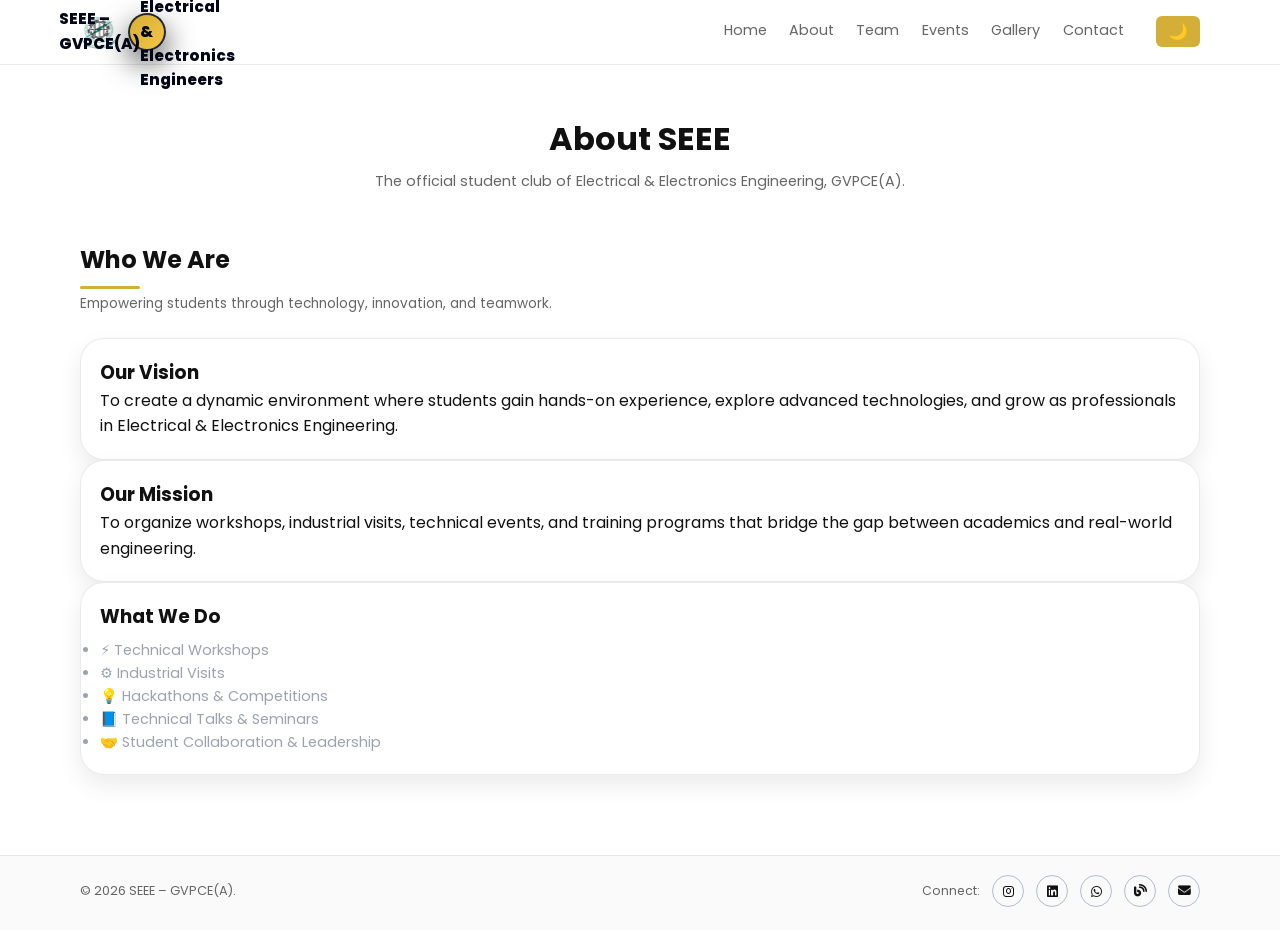
==== about.html @ cbd34e28 "Update about.html" ====
<!DOCTYPE html>
<html lang="en">
<head>
    <meta charset="UTF-8" />
    <title>SEEE – GVPCE | About Us</title>
    <meta name="viewport" content="width=device-width, initial-scale=1" />
    <link rel="stylesheet" href="style.css" />
    <link href="https://fonts.googleapis.com/css2?family=Poppins:wght@300;400;500;600;700;800&display=swap" rel="stylesheet" />
    <link rel="stylesheet" href="https://cdnjs.cloudflare.com/ajax/libs/font-awesome/6.5.0/css/all.min.css" />
</head>
<body>

<!-- HEADER -->
<header>
    <div class="container navbar">
        <a href="index.html" class="nav-logo">
            <div class="nav-logo-text">
           <img src="logo.png" alt="SEEE Logo" class="club-logo">
           </div>
            <div class="nav-logo-symbol">
                <span>SEEE – GVPCE(A)</span>
                <span>Society of Electrical & Electronics Engineers</span>
            </div>
        </a>

        <nav class="nav-links">
            <a href="index.html">Home</a>
            <a href="about.html">About</a>
            <a href="team.html">Team</a>
            <a href="events.html">Events</a>
            <a href="gallery.html">Gallery</a>
            <a href="contact.html">Contact</a>
            <button id="theme-toggle" class="theme-btn">🌙</button>
        </nav>

        <button class="menu-toggle"><span></span></button>
    </div>
</header>

<!-- ABOUT PAGE -->
<main class="container">
    <section class="page-hero reveal">
        <h1>About SEEE</h1>
        <p>The official student club of Electrical & Electronics Engineering, GVPCE(A).</p>
    </section>

    <section class="section reveal">
        <div class="section-header">
            <h2 class="section-title">Who We Are</h2>
            <p class="section-subtitle">Empowering students through technology, innovation, and teamwork.</p>
        </div>

        <div class="card-grid">
            <div class="card">
                <h3>Our Vision</h3>
                <p>To create a dynamic environment where students gain hands-on experience, explore advanced technologies, and grow as professionals in Electrical & Electronics Engineering.</p>
            </div>

            <div class="card">
                <h3>Our Mission</h3>
                <p>To organize workshops, industrial visits, technical events, and training programs that bridge the gap between academics and real-world engineering.</p>
            </div>

            <div class="card">
                <h3>What We Do</h3>
                <ul style="margin-top: .4rem; color: #9ca3af; font-size: .9rem;">
                    <li>⚡ Technical Workshops</li>
                    <li>⚙️ Industrial Visits</li>
                    <li>💡 Hackathons & Competitions</li>
                    <li>📘 Technical Talks & Seminars</li>
                    <li>🤝 Student Collaboration & Leadership</li>
                </ul>
            </div>
        </div>
    </section>
</main>

<!-- FOOTER -->
<footer>
    <div class="container footer-inner">
        <span>© <span id="year"></span> SEEE – GVPCE(A).</span>
         <div class="footer-social">

<span>Connect:</span>

<a href="https://www.instagram.com/seee_club_gvpce/" target="_blank">
<i class="fa-brands fa-instagram"></i>
</a>

<a href="https://www.linkedin.com/in/seee-gvpce-a-" target="_blank">
<i class="fa-brands fa-linkedin"></i>
</a>

<a href="https://whatsapp.com/channel/0029Vb7Z3jQEVccSTen1vA2K" target="_blank">
<i class="fa-brands fa-whatsapp"></i>
</a>

<a href="https://ieiseee.blogspot.com/" target="_blank">
<i class="fa-solid fa-blog"></i>
</a>

<a href="mailto:seee@gvpce.ac.in">
<i class="fa-solid fa-envelope"></i>
</a>

</div>
    </div>
</footer>

<script>
document.getElementById("year").textContent = new Date().getFullYear();
</script>
<script src="script.js"></script>
</body>
</html>
---- style.css ----
:root{

/* BACKGROUND */

--bg-dark:#ffffff;
--bg-card:#ffffff;

/* GOLD ACCENT */

--accent-gold:#d4af37;
--accent-blue:#d4af37;

/* TEXT */

--text-main:#111111;
--text-muted:#666666;

/* BORDER */

--border-soft:rgba(0,0,0,0.08);

/* SHADOW */

--shadow-soft:0 10px 25px rgba(0,0,0,0.08);

/* RADIUS */

--radius-xl:1.5rem;

/* TRANSITIONS */

--transition-fast:0.25s ease;
--transition-med:0.4s ease;

}
*,
*::before,
*::after {
    box-sizing: border-box;
    margin: 0;
    padding: 0;
}

html {
    scroll-behavior: smooth;
}

body {
    font-family: "Poppins", system-ui, -apple-system, BlinkMacSystemFont, sans-serif;
    background:#ffffff;
    color: var(--text-main);
    line-height: 1.6;
    min-height: 100vh;
}

/* Reusable container */
.container {
    width: min(1120px, 92%);
    margin: 0 auto;
}

/* ================= HEADER / NAVBAR ================= */

header{
position:sticky;
top:0;
z-index:40;
background:#ffffff;
border-bottom:1px solid var(--border-soft);
backdrop-filter:blur(10px);
}
.navbar {
    display: flex;
    align-items: center;
    justify-content: space-between;
    padding: 0.8rem 0;
}
.nav-logo {
display:flex;
align-items:center;
gap:0.6rem;
text-decoration:none;
}
.club-logo{
width:38px;
height:38px;
object-fit:contain;
border-radius:50%;
}

.nav-logo-symbol {
    width: 38px;
    height: 38px;
    border-radius: 999px;
    background:linear-gradient(135deg,#d4af37,#f5c542);
    display: flex;
    align-items: center;
    justify-content: center;
    box-shadow: 0 12px 30px rgba(0, 0, 0, 0.7);
    border: 2px solid rgba(15, 23, 42, 0.9);
}

.nav-logo-symbol span {
    font-weight: 800;
    font-size: 0.95rem;
    color: #020617;
}

.nav-logo-text {
    display: flex;
    flex-direction: column;
}

.nav-logo-text span:first-child {
    font-weight: 700;
    letter-spacing: 0.07em;
    font-size: 0.78rem;
    text-transform: uppercase;
    color: var(--accent-gold);
}

.nav-logo-text span:last-child {
    font-size: 0.78rem;
    color: var(--text-muted);
}

/* Nav links */

.nav-links {
    display: flex;
    align-items: center;
    gap: 1.4rem;
    font-size: 0.9rem;
}

.nav-links a {
    text-decoration: none;
    color: var(--text-muted);
    position: relative;
    padding-bottom: 0.15rem;
    transition: color var(--transition-fast);
}

.nav-links a::after {
    content: "";
    position: absolute;
    left: 0;
    bottom: 0;
    width: 0%;
    height: 2px;
    border-radius: 999px;
    background: linear-gradient(90deg, var(--accent-gold), var(--accent-blue));
    transition: width var(--transition-med);
}

.nav-links a:hover {
    color: var(--text-main);
}

.nav-links a:hover::after {
    width: 100%;
}

/* Mobile nav toggle */

.menu-toggle {
    display: none;
    border: 1px solid rgba(148, 163, 184, 0.7);
    border-radius: 999px;
    padding: 0.35rem 0.6rem;
    background: rgba(15, 23, 42, 0.95);
    cursor: pointer;
}

.menu-toggle span {
    display: block;
    width: 18px;
    height: 2px;
    background: var(--text-main);
    border-radius: 999px;
    position: relative;
}

.menu-toggle span::before,
.menu-toggle span::after {
    content: "";
    position: absolute;
    width: 18px;
    height: 2px;
    border-radius: 999px;
    background: var(--text-main);
    left: 0;
    transition: transform var(--transition-fast), top var(--transition-fast), opacity var(--transition-fast);
}

.menu-toggle span::before {
    top: -5px;
}

.menu-toggle span::after {
    top: 5px;
}

/* ================= HERO SECTION (HOME) ================= */

.hero {
    min-height: calc(100vh - 70px);
    display: grid;
    grid-template-columns: minmax(0, 1.2fr) minmax(0, 1fr);
    align-items: center;
    gap: 2.2rem;
    padding: 4rem 0 3rem;
    
    position:relative;
    overflow:hidden;
}
.hero::after{
content:"";
position:absolute;
top:0;
left:0;
width:100%;
height:100%;
background:rgba(255,255,255,0.65);
z-index:0;
}

.hero-content h1 {
    font-size: clamp(2.2rem, 3vw + 1.4rem, 3.4rem);
    font-weight: 800;
    line-height: 1.1;
    margin-bottom: 0.8rem;
}
.hero-content{
position:relative;
z-index:1;
}

.hero-gradient {
    background: linear-gradient(120deg, var(--accent-gold), var(--accent-blue));
    -webkit-background-clip: text;
    color: transparent;
}

.hero-subtitle {
    font-size: 0.9rem;
    letter-spacing: 0.2em;
    text-transform: uppercase;
    color: var(--accent-gold);
    margin-bottom: 0.7rem;
}

.hero-description {
    color: var(--text-muted);
    font-size: 0.98rem;
    max-width: 36rem;
    margin-bottom: 1.4rem;
}

.hero-badges {
    display: flex;
    flex-wrap: wrap;
    gap: 0.7rem;
    margin-bottom: 1.6rem;
}

.badge-chip {
    padding: 0.25rem 0.7rem;
    border-radius: 999px;
    border: 1px solid rgba(148, 163, 184, 0.7);
    font-size: 0.7rem;
    text-transform: uppercase;
    letter-spacing: 0.12em;
    display: inline-flex;
    align-items: center;
    gap: 0.5rem;
    background: radial-gradient(circle at top left, rgba(245, 197, 66, 0.11), rgba(15, 23, 42, 0.96));
}

.badge-chip i {
    color: var(--accent-gold);
    font-size: 0.8rem;
}

/* Buttons */

.hero-actions {
    display: flex;
    flex-wrap: wrap;
    gap: 0.9rem;
    margin-bottom: 1.6rem;
}

.btn {
    border-radius: 999px;
    padding: 0.65rem 1.4rem;
    font-size: 0.85rem;
    font-weight: 600;
    border: 1px solid transparent;
    cursor: pointer;
    text-decoration: none;
    display: inline-flex;
    align-items: center;
    gap: 0.4rem;
    transition: transform 0.18s ease, box-shadow 0.18s ease, border-color 0.18s ease, background 0.18s ease;
}

.btn-primary{
background:var(--accent-gold);
color:#ffffff;
box-shadow:0 8px 20px rgba(212,175,55,0.4);
}

.btn-primary:hover{
background:#c89b2f;
box-shadow:0 10px 25px rgba(212,175,55,0.5);
transform:translateY(-1px);
}
.btn-outline{
background:#ffffff;
color:var(--text-main);
border:1px solid var(--border-soft);
}

.btn-outline:hover{
border-color:var(--accent-gold);
}

/* Hero meta */

.hero-meta {
    font-size: 0.75rem;
    color: var(--text-muted);
}

/* Hero card on right */

.hero-card{
background:#ffffff;
border-radius:24px;
padding:1.6rem 1.5rem 1.4rem;
border:1px solid var(--border-soft);
box-shadow:var(--shadow-soft);
position:relative;
z-index:1;
}
.hero-card-tag {
    font-size: 0.7rem;
    text-transform: uppercase;
    letter-spacing: 0.16em;
    color: var(--accent-gold);
    margin-bottom: 0.5rem;
}

.hero-card-title {
    font-size: 1.15rem;
    font-weight: 700;
    margin-bottom: 0.7rem;
}

.hero-card-sub {
    font-size: 0.78rem;
    color: var(--text-muted);
    margin-bottom: 1rem;
}

.hero-stats {
    display: flex;
    flex-wrap: wrap;
    gap: 0.9rem;
    margin-bottom: 1.2rem;
}

.hero-stat{
flex:1 1 100px;
background:#fafafa;
border-radius:18px;
padding:0.7rem 0.9rem;
border:1px solid var(--border-soft);
}

.hero-stat-label {
    font-size: 0.65rem;
    text-transform: uppercase;
    letter-spacing: 0.13em;
    color: var(--text-muted);
    margin-bottom: 0.25rem;
}

.hero-stat-value {
    font-size: 0.95rem;
    font-weight: 600;
}

/* Floating orb */

.hero-orb {
    position: absolute;
    width: 160px;
    height: 160px;
    border-radius: 999px;
    background: radial-gradient(circle at 30% 20%, #f5f5f5, #f5c542, #111827);
    top: -50px;
    right: -40px;
    filter: blur(1px);
    opacity: 0.35;
}

/* ================= GENERIC SECTIONS ================= */

.page-hero {
    padding: 3rem 0 2rem;
    text-align: center;
}

.page-hero h1 {
    font-size: 2rem;
    margin-bottom: 0.4rem;
}

.page-hero p {
    color: var(--text-muted);
    font-size: 0.9rem;
}

.section {
    padding: 1rem 0 2.5rem;
}

.section-header {
    margin-bottom: 1.4rem;
}

.section-title{
font-size:1.5rem;
margin-bottom:0.3rem;
font-weight:700;
color:var(--text-main);
position:relative;
}
.section-title::after{
content:"";
display:block;
width:60px;
height:3px;
background:var(--accent-gold);
margin-top:6px;
border-radius:2px;
}
.section-subtitle {
    font-size: 0.85rem;
    color: var(--text-muted);
}

/* Cards */

.card{
background:#ffffff;
border-radius:var(--radius-xl);
padding:1.2rem 1.2rem 1.25rem;
border:1px solid var(--border-soft);
box-shadow:var(--shadow-soft);
transition:transform var(--transition-med);
}

.card:hover{
transform:translateY(-6px);
box-shadow:0 18px 40px rgba(212,175,55,0.25);
border-color:var(--accent-gold);
}

/* Team cards */

.team-avatar{
width:120px;
height:120px;
border-radius:50%;
object-fit:cover;
display:block;
margin:auto;
margin-bottom:12px;
border:4px solid var(--accent-gold);
box-shadow:0 6px 15px rgba(212,175,55,0.3);
transition:transform 0.3s ease;
}
.card:hover .team-avatar{
transform:scale(1.05);
}
.team-name {
    font-weight: 600;
    margin-bottom: 0.15rem;
}

.team-role {
    font-size: 0.78rem;
    color: var(--accent-gold);
    margin-bottom: 0.4rem;
}

.team-meta {
    font-size: 0.78rem;
    color: var(--text-muted);
}

/* Gallery */

.gallery-grid {
    display: grid;
    grid-template-columns: repeat(auto-fit, minmax(230px, 1fr));
    gap: 1rem;
}

.gallery-item {
    position: relative;
    border-radius: 24px;
    overflow: hidden;
    border: 1px solid rgba(148, 163, 184, 0.5);
    box-shadow: var(--shadow-soft);
    background: #ffffff;
}

.gallery-item img {
    width: 100%;
    height: 210px;
    object-fit: cover;
    display: block;
    transition: transform var(--transition-med), opacity var(--transition-med);
    opacity: 0.94;
}

.gallery-item:hover img {
    transform: scale(1.03);
    opacity: 1;
}

.gallery-caption {
    position: absolute;
    left: 0.75rem;
    bottom: 0.7rem;
    padding: 0.4rem 0.65rem;
    border-radius: 999px;
    font-size: 0.75rem;
    background: rgba(15, 23, 42, 0.82);
    border: 1px solid rgba(148, 163, 184, 0.7);
}

/* Events timeline */

.timeline {
    display: grid;
    gap: 1rem;
}

.timeline-item {
    display: grid;
    grid-template-columns: 110px minmax(0, 1fr);
    gap: 1rem;
    align-items: stretch;
}

.timeline-date {
    font-size: 0.78rem;
    text-transform: uppercase;
    letter-spacing: 0.16em;
    color: var(--accent-gold);
    padding-top: 0.2rem;
}

.timeline-card{
background:#ffffff;
border-radius:1.3rem;
padding:0.9rem 1rem 0.95rem;
border:1px solid var(--border-soft);
box-shadow:var(--shadow-soft);
}

/* Contact */

.contact-wrapper {
    display: grid;
    grid-template-columns: minmax(0, 1.1fr) minmax(0, 0.9fr);
    gap: 1.5rem;
}

.contact-form{
background:#ffffff;
border-radius:1.6rem;
padding:1.4rem 1.3rem;
border:1px solid var(--border-soft);
box-shadow:var(--shadow-soft);
}

.form-group{
margin-bottom:0.9rem;
}
label {
    display: block;
    font-size: 0.8rem;
    margin-bottom: 0.25rem;
    color: var(--text-muted);
}

input,
textarea {
    width: 100%;
    padding: 0.55rem 0.75rem;
    border-radius: 0.85rem;
    border: 1px solid var(--border-soft);
    background:#ffffff;
    color: var(--text-main);
    font-size: 0.86rem;
    outline: none;
    transition: border-color var(--transition-fast), box-shadow var(--transition-fast);
}

input:focus,
textarea:focus {
    border-color: var(--accent-gold);
    background:#ffffff;
    box-shadow: 0 0 0 2px rgba(212, 175, 55, 0.2);
}

textarea {
    min-height: 120px;
    resize: vertical;
}

.contact-info {
    font-size: 0.86rem;
    color: var(--text-muted);
}

.contact-info h3 {
    color: var(--text-main);
    margin-bottom: 0.5rem;
}

.contact-pill {
    display: inline-flex;
    align-items: center;
    gap: 0.5rem;
    padding: 0.3rem 0.7rem;
    border-radius: 999px;
    border: 1px solid rgba(148, 163, 184, 0.7);
    font-size: 0.72rem;
    margin-bottom: 0.5rem;
}

/* ================= FOOTER ================= */

footer{
border-top:1px solid var(--border-soft);
margin-top:2.5rem;
padding:1.2rem 0 1.4rem;
background:#fafafa;
}

.footer-inner {
    display: flex;
    flex-wrap: wrap;
    align-items: center;
    justify-content: space-between;
    gap: 0.8rem;
    font-size: 0.8rem;
    color: var(--text-muted);
}

.footer-social {
    display: flex;
    align-items: center;
    gap: 0.75rem;
}

.footer-social span {
    font-size: 0.78rem;
}

.footer-social a {
    width: 32px;
    height: 32px;
    border-radius: 999px;
    border: 1px solid rgba(148, 163, 184, 0.7);
    display: inline-flex;
    align-items: center;
    justify-content: center;
    text-decoration: none;
    color: var(--text-main);
    transition: border-color var(--transition-fast), transform var(--transition-fast), box-shadow var(--transition-fast), background var(--transition-fast);
}

.footer-social a:hover {
    border-color: var(--accent-gold);
    background: radial-gradient(circle at top left, var(--accent-gold), var(--accent-blue));
    color: #020617;
    transform: translateY(-1px);
    box-shadow: 0 12px 30px rgba(0, 0, 0, 0.75);
}

/* ================= POPUP (HOME) ================= */

.popup-backdrop {
    position: fixed;
    inset: 0;
    background: radial-gradient(0,0,0,0.4);
    display: flex;
    align-items: center;
    justify-content: center;
    opacity: 0;
    pointer-events: none;
    transition: opacity var(--transition-med);
    z-index: 50;
}

.popup-backdrop.show {
    opacity: 1;
    pointer-events: auto;
}

.popup {
    width: min(420px, 92%);
    background:#ffffff;
    border-radius: 1.7rem;
    padding: 1.3rem 1.3rem 1.2rem;
    border: 1px solid rgba(248, 250, 252, 0.12);
    box-shadow: 0 30px 75px rgba(0, 0, 0, 0.9);
    transform: translateY(14px) scale(0.96);
    opacity: 0;
    transition: opacity var(--transition-med), transform var(--transition-med);
}

.popup-backdrop.show .popup {
    opacity: 1;
    transform: translateY(0) scale(1);
}

.popup-header {
    display: flex;
    justify-content: space-between;
    align-items: flex-start;
    gap: 0.8rem;
    margin-bottom: 0.5rem;
}

.popup-title {
    font-size: 1rem;
    font-weight: 700;
}

.popup-tag {
    font-size: 0.72rem;
    text-transform: uppercase;
    letter-spacing: 0.16em;
    color: var(--accent-gold);
}

.popup-body {
    font-size: 0.86rem;
    color: var(--text-muted);
    margin-bottom: 0.9rem;
}

.popup-actions {
    display: flex;
    justify-content: flex-end;
    gap: 0.5rem;
}

.popup-close {
    border-radius: 999px;
    width: 28px;
    height: 28px;
    border: 1px solid var(--border-soft);
    background: #ffffff;
    color: var(--text-main);
    cursor: pointer;
    display: inline-flex;
    align-items: center;
    justify-content: center;
    font-size: 0.8rem;
    transition: background var(--transition-fast), transform var(--transition-fast);
}

.popup-close:hover {
    background: rgba(30, 64, 175, 0.95);
    transform: translateY(-1px);
}

/* ================= REVEAL ANIMATION ================= */

.reveal {
    opacity: 0;
    transform: translateY(16px);
    transition: opacity 0.5s ease, transform 0.6s ease;
}

.reveal.active {
    opacity: 1;
    transform: translateY(0);
}

/* ================= HOMEPAGE SLIDESHOW ================= */

.slideshow-section {
    padding: 0 0 2.5rem;
}

.slideshow {
    position: relative;
    width: 100%;
    border-radius: 1.6rem;
    overflow: hidden;
    border: 1px solid rgba(148, 163, 184, 0.6);
    background: #ffffff;
    box-shadow: 0 22px 50px rgba(0, 0, 0, 0.85);
    margin-top: 0.8rem;
}

.slide {
    position: absolute;
    inset: 0;
    opacity: 0;
    transform: scale(1.02);
    transition: opacity 0.8s ease, transform 0.8s ease;
    background-size: cover;
    background-position: center;
    display: flex;
    align-items: flex-end;
}

.slide.active {
    opacity: 1;
    transform: scale(1);
    position: relative;
}

.slide-overlay {
    width: 100%;
    padding: 1.1rem 1.3rem;
    background: linear-gradient(to top, rgba(255, 255, 255, 0.9), transparent);
}

.slide-tag {
    font-size: 0.75rem;
    text-transform: uppercase;
    letter-spacing: 0.16em;
    color: var(--accent-gold);
    margin-bottom: 0.25rem;
}

.slide-title {
    font-size: 1.1rem;
    font-weight: 600;
}

/* ================= GALLERY TABS ================= */

.gallery-tabs {
    display: flex;
    flex-wrap: wrap;
    gap: 0.6rem;
    margin-bottom: 1rem;
}

.gallery-tab {
    border-radius: 999px;
    border: 1px solid rgba(148, 163, 184, 0.7);
    padding: 0.4rem 0.9rem;
    font-size: 0.78rem;
    text-transform: uppercase;
    letter-spacing: 0.12em;
    background: #ffffff;
    color: var(--text-muted);
    cursor: pointer;
    transition: background 0.18s ease, border-color 0.18s ease, color 0.18s ease, transform 0.18s ease;
}

.gallery-tab.active {
    background: linear-gradient(120deg, var(--accent-gold), var(--accent-blue));
    color: #020617;
    border-color: transparent;
    transform: translateY(-1px);
}

.gallery-item img,
.gallery-image {
    cursor: pointer;
}

/* ================= LIGHTBOX ================= */

.lightbox {
    position: fixed;
    inset: 0;
    background: rgba(0,0,0,0.5);
    display: flex;
    align-items: center;
    justify-content: center;
    opacity: 0;
    pointer-events: none;
    transition: opacity 0.25s ease;
    z-index: 60;
}

.lightbox.show {
    opacity: 1;
    pointer-events: auto;
}

.lightbox-inner {
    width: min(880px, 92%);
    background: radial-gradient(circle at top left, rgba(37, 99, 235, 0.14), rgba(15, 23, 42, 0.98));
    border-radius: 1.6rem;
    border: 1px solid rgba(148, 163, 184, 0.7);
    padding: 1.1rem 1.1rem 1.2rem;
    box-shadow: 0 32px 80px rgba(0, 0, 0, 0.95);
    display: grid;
    grid-template-columns: minmax(0, 1.4fr) minmax(0, 1fr);
    gap: 1rem;
    position: relative;
}

.lightbox-img {
    width: 100%;
    border-radius: 1.3rem;
    object-fit: cover;
    max-height: 420px;
}

.lightbox-text {
    font-size: 0.9rem;
    color: var(--text-muted);
}

.lightbox-text h3 {
    font-size: 1.05rem;
    margin-bottom: 0.35rem;
    color: var(--text-main);
}

.lightbox-close {
    position: absolute;
    top: 0.7rem;
    right: 0.7rem;
    width: 30px;
    height: 30px;
    border-radius: 999px;
    border: 1px solid rgba(148, 163, 184, 0.8);
    background: rgba(15, 23, 42, 0.98);
    color: var(--text-main);
    display: flex;
    align-items: center;
    justify-content: center;
    cursor: pointer;
    font-size: 0.9rem;
    transition: background 0.18s ease, transform 0.18s ease;
}

.lightbox-close:hover {
    background: rgba(30, 64, 175, 0.95);
    transform: translateY(-1px);
}

/* ================= RESPONSIVE ================= */

@media (max-width: 880px) {
    .hero {
        grid-template-columns: 1fr;
        padding-top: 2.3rem;
    }

    .hero-card {
        order: -1;
    }

    .timeline-item {
        grid-template-columns: 1fr;
    }

    .contact-wrapper {
        grid-template-columns: 1fr;
    }
}

@media (max-width: 720px) {
    .nav-links {
        position: absolute;
        top: calc(100% + 6px);
        right: 4%;
        background:#ffffff;
        padding: 0.7rem 1rem;
        border-radius: 16px;
        border: 1px solid rgba(148, 163, 184, 0.7);
        box-shadow: 0 18px 40px rgba(0, 0, 0, 0.9);
        flex-direction: column;
        align-items: flex-start;
        gap: 0.4rem;
        font-size: 0.85rem;
        opacity: 0;
        pointer-events: none;
        transform: translateY(-6px);
        transition: opacity var(--transition-fast), transform var(--transition-fast);
    }

    .nav-links.open {
        opacity: 1;
        pointer-events: auto;
        transform: translateY(0);
    }

    .menu-toggle {
        display: inline-flex;
    }
}

@media (max-width: 520px) {
    .hero-actions {
        flex-direction: column;
        align-items: stretch;
    }

    .footer-inner {
        flex-direction: column-reverse;
        align-items: flex-start;
    }
}

@media (max-width: 720px) {
    .lightbox-inner {
        grid-template-columns: 1fr;
    }
}
.hero{
position:relative;
overflow:hidden;
}

.background-slider{
position:absolute;
top:0;
left:0;
width:100%;
height:100%;
z-index:-1;
}

.bg-slide{
position:absolute;
width:100%;
height:100%;
background-size:cover;
background-position:center center;
background-repeat:no-repeat;
opacity:0;
transition:opacity 1s ease;
}

.bg-slide.active{
opacity:1;
}

.hero::after{
content:"";
position:absolute;
top:0;
left:0;
width:100%;
height:100%;
background:rgba(255,255,255,0.6);
z-index:-1;
}
.theme-btn{
background:var(--accent-gold);
border:none;
padding:6px 12px;
border-radius:6px;
cursor:pointer;
font-size:16px;
margin-left:10px;
color:#000;
}

.theme-btn:hover{
opacity:0.8;
}
@media (max-width:768px){

.hero{
grid-template-columns:1fr;
text-align:center;
padding-top:4rem;
}

.background-slider{
height:100%;
}

.bg-slide{
background-position:center;
}

.hero-card{
margin-top:25px;
}

}
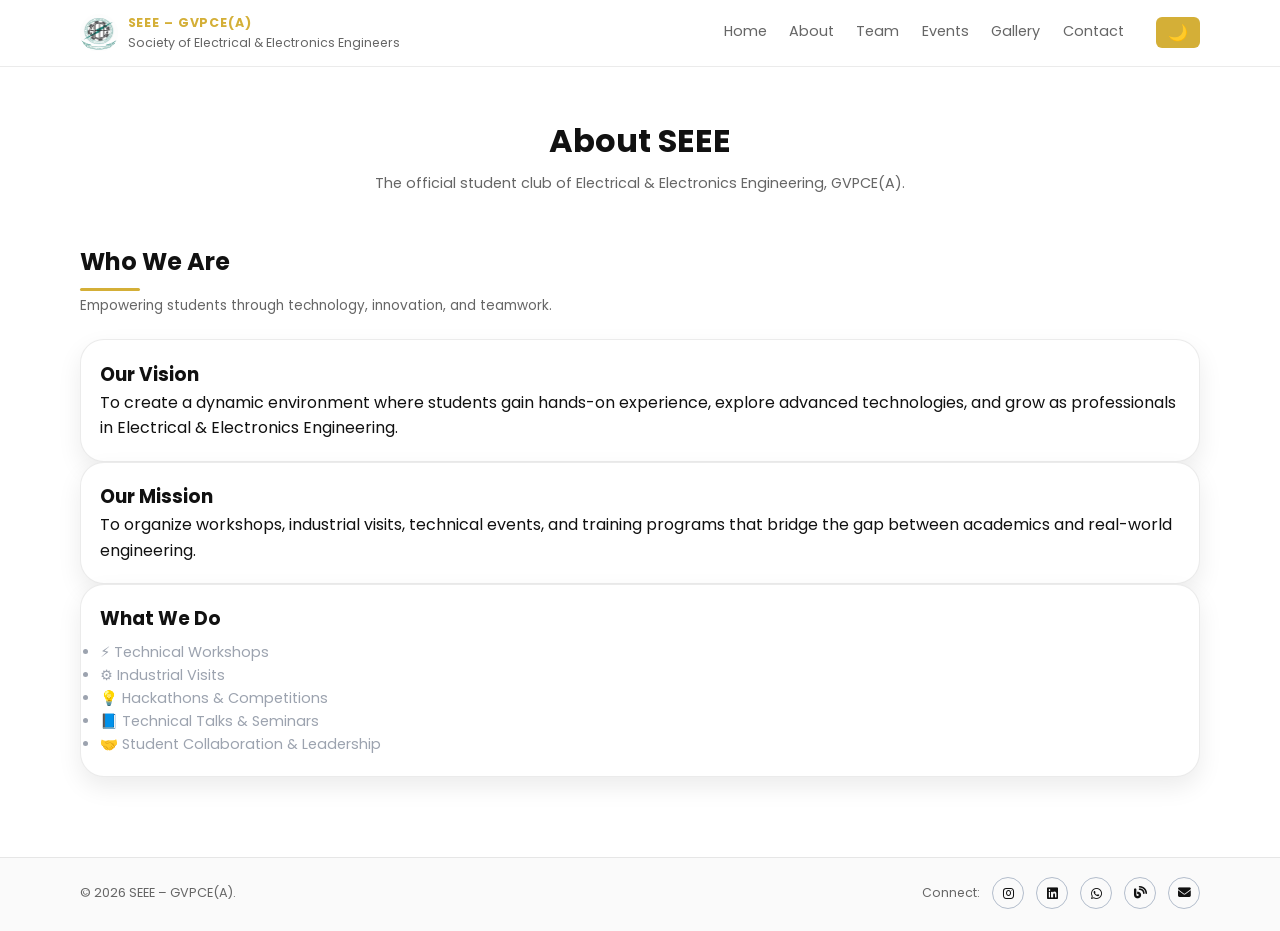
==== commit 46d048eb: "Update about.html" ====
--- a/about.html
+++ b/about.html
@@ -17,7 +17,7 @@
             <div class="nav-logo-text">
            <img src="logo.png" alt="SEEE Logo" class="club-logo">
            </div>
-            <div class="nav-logo-symbol">
+            <div class="nav-logo-text">
                 <span>SEEE – GVPCE(A)</span>
                 <span>Society of Electrical & Electronics Engineers</span>
             </div>
@@ -118,3 +118,4 @@
 
 
 
+
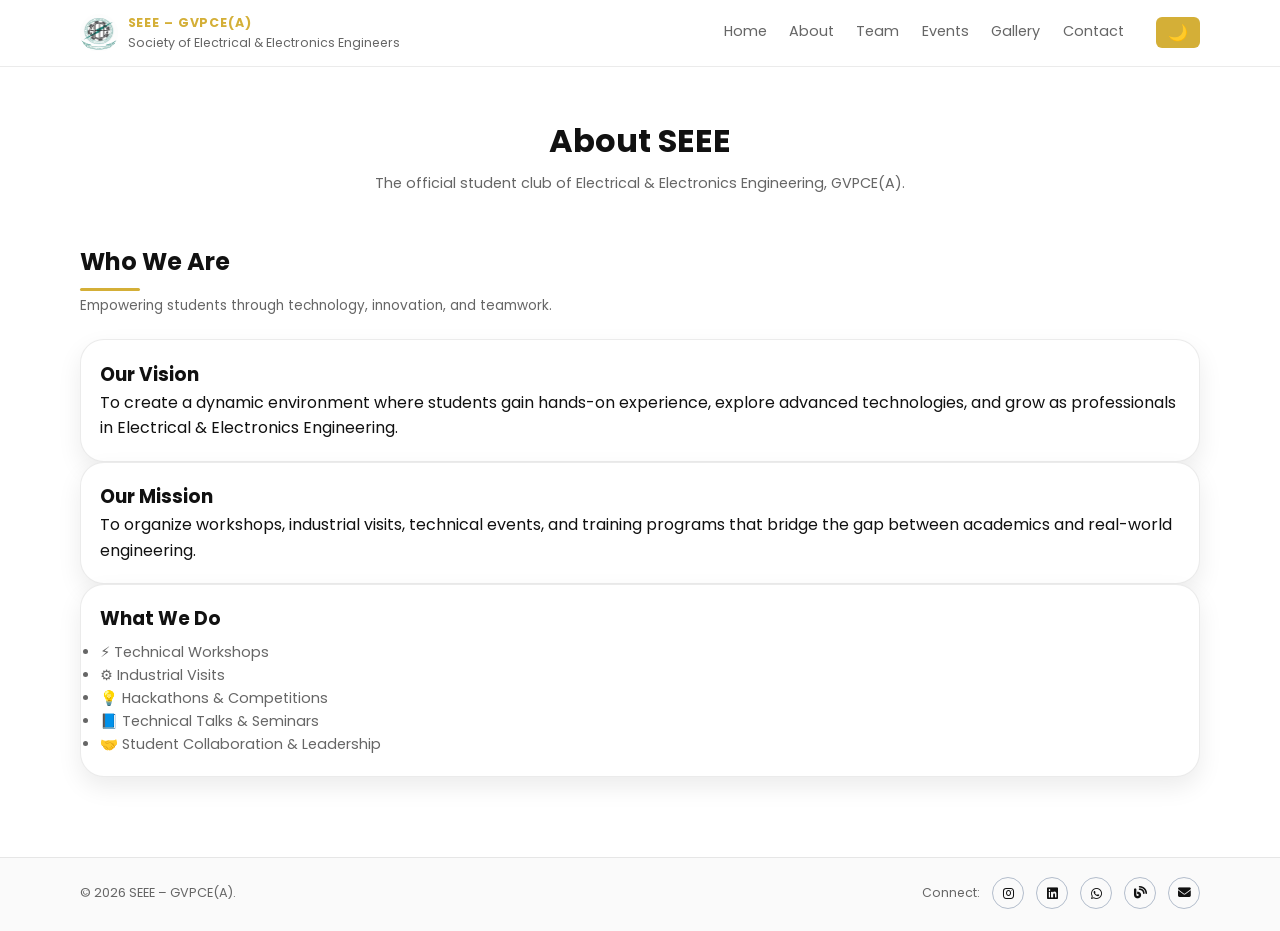
==== commit d85786fd: "Update about.html" ====
--- a/about.html
+++ b/about.html
@@ -63,7 +63,7 @@
 
             <div class="card">
                 <h3>What We Do</h3>
-                <ul style="margin-top: .4rem; color: #9ca3af; font-size: .9rem;">
+                <ul style="margin-top: .4rem;font-size:.9rem;color:var(--text-muted);">
                     <li>⚡ Technical Workshops</li>
                     <li>⚙️ Industrial Visits</li>
                     <li>💡 Hackathons & Competitions</li>
@@ -119,3 +119,4 @@
 
 
 
+
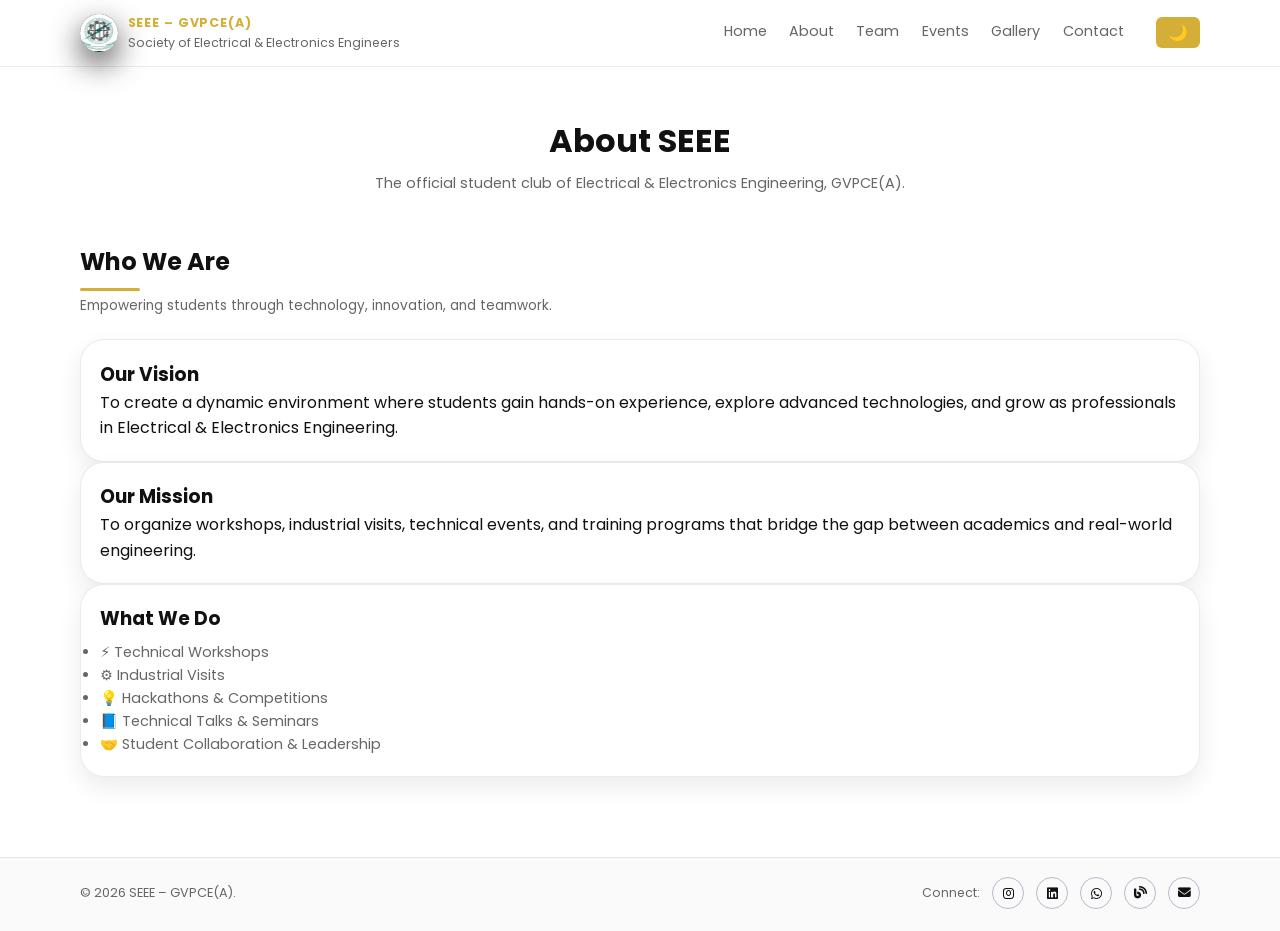
==== commit 5c774f21: "Update about.html" ====
--- a/about.html
+++ b/about.html
@@ -14,7 +14,7 @@
 <header>
     <div class="container navbar">
         <a href="index.html" class="nav-logo">
-            <div class="nav-logo-text">
+            <div class="nav-logo-symbol">
            <img src="logo.png" alt="SEEE Logo" class="club-logo">
            </div>
             <div class="nav-logo-text">
@@ -120,3 +120,4 @@
 
 
 
+
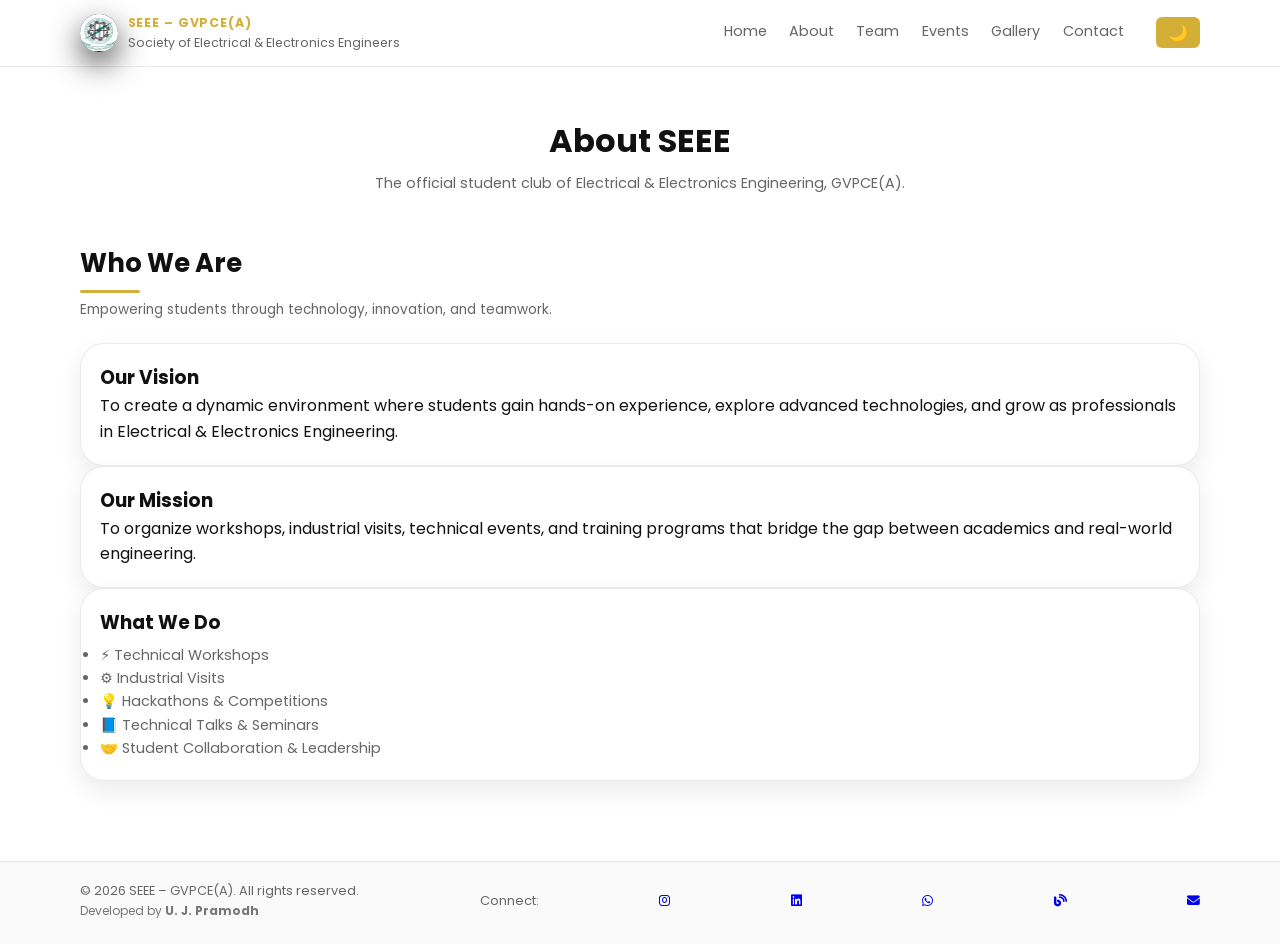
==== commit a977f1b5: "Update about.html" ====
--- a/about.html
+++ b/about.html
@@ -77,9 +77,13 @@
 
 <!-- FOOTER -->
 <footer>
-    <div class="container footer-inner">
-        <span>© <span id="year"></span> SEEE – GVPCE(A).</span>
-         <div class="footer-social">
+<div class="container footer-inner">
+<div>
+<span>© <span id="year"></span> SEEE – GVPCE(A). All rights reserved.</span><br>
+<span style="font-size:12px;color:#777;">
+Developed by <strong>U. J. Pramodh</strong>
+</span>
+</div>
 
 <span>Connect:</span>
 
--- a/style.css
+++ b/style.css
@@ -31,6 +31,19 @@
 
 --transition-fast:0.25s ease;
 --transition-med:0.4s ease;
+
+}
+body.dark-mode{
+
+--bg-dark:#0f172a;
+--bg-card:#1e293b;
+
+--text-main:#f1f5f9;
+--text-muted:#94a3b8;
+
+--border-soft:rgba(255,255,255,0.08);
+
+--shadow-soft:0 10px 25px rgba(0,0,0,0.6);
 
 }
 *,
@@ -47,10 +60,19 @@
 
 body {
     font-family: "Poppins", system-ui, -apple-system, BlinkMacSystemFont, sans-serif;
-    background:#ffffff;
+    background:var(--bg-dark);
     color: var(--text-main);
     line-height: 1.6;
     min-height: 100vh;
+}
+body,
+.card,
+.hero-card,
+.timeline-card,
+.contact-form,
+.gallery-item,
+.lightbox-inner{
+transition:background 0.4s ease,color 0.4s ease,border 0.4s ease;
 }
 
 /* Reusable container */
@@ -342,7 +364,8 @@
 border:1px solid var(--border-soft);
 box-shadow:var(--shadow-soft);
 position:relative;
-z-index:1;
+z-index:2;
+max-width:420px;
 }
 .hero-card-tag {
     font-size: 0.7rem;
@@ -432,11 +455,12 @@
 }
 
 .section-title{
-font-size:1.5rem;
-margin-bottom:0.3rem;
+font-size:1.6rem;
 font-weight:700;
 color:var(--text-main);
 position:relative;
+display:inline-block;
+padding-bottom:6px;
 }
 .section-title::after{
 content:"";
@@ -464,8 +488,8 @@
 }
 
 .card:hover{
-transform:translateY(-6px);
-box-shadow:0 18px 40px rgba(212,175,55,0.25);
+transform:translateY(-6px) scale(1.02);
+box-shadow:0 20px 40px rgba(212,175,55,0.25);
 border-color:var(--accent-gold);
 }
 
@@ -543,6 +567,83 @@
     background: rgba(15, 23, 42, 0.82);
     border: 1px solid rgba(148, 163, 184, 0.7);
 }
+/* EVENT ALBUM STYLE */
+
+.event-album{
+background:linear-gradient(145deg,#ffffff,#f8fafc);
+border-radius:16px;
+padding:18px;
+margin-bottom:30px;
+box-shadow:0 6px 18px rgba(0,0,0,0.08);
+transition:transform .3s ease, box-shadow .3s ease;
+}
+
+.event-album:hover{
+transform:translateY(-4px);
+box-shadow:0 12px 28px rgba(0,0,0,0.12);
+}
+
+/* EVENT TEXT */
+
+.event-title{
+font-size:18px;
+font-weight:600;
+color:var(--accent-gold);
+margin-bottom:4px;
+}
+
+.event-date{
+font-size:13px;
+color:var(--text-muted);
+margin-bottom:8px;
+}
+
+.event-desc{
+font-size:14px;
+color:var(--text-muted);
+margin-bottom:12px;
+}
+
+/* SCROLLABLE IMAGE ROW */
+
+.event-images{
+display:flex;
+gap:12px;
+overflow-x:auto;
+scroll-behavior:smooth;
+padding-bottom:8px;
+scroll-snap-type:x mandatory;   /* improvement */
+}
+
+/* HIDE SCROLLBAR */
+
+.event-images::-webkit-scrollbar{
+height:6px;
+}
+
+.event-images::-webkit-scrollbar-thumb{
+background:var(--accent-gold);
+border-radius:10px;
+}
+
+/* IMAGE STYLE */
+
+.event-images img{
+width:260px;
+height:170px;
+object-fit:cover;
+border-radius:12px;
+cursor:pointer;
+transition:transform .35s ease, box-shadow .35s ease;
+scroll-snap-align:start;   /* improvement */
+}
+
+/* HOVER EFFECT */
+
+.event-images img:hover{
+transform:scale(1.05);
+box-shadow:0 10px 20px rgba(0,0,0,0.25);
+}
 
 /* Events timeline */
 
@@ -701,7 +802,7 @@
 .popup-backdrop {
     position: fixed;
     inset: 0;
-    background: radial-gradient(0,0,0,0.4);
+    background: rgba(0,0,0,0.4);
     display: flex;
     align-items: center;
     justify-content: center;
@@ -908,7 +1009,7 @@
 
 .lightbox-inner {
     width: min(880px, 92%);
-    background: radial-gradient(circle at top left, rgba(37, 99, 235, 0.14), rgba(15, 23, 42, 0.98));
+    background:#ffffff;
     border-radius: 1.6rem;
     border: 1px solid rgba(148, 163, 184, 0.7);
     padding: 1.1rem 1.1rem 1.2rem;
@@ -958,6 +1059,42 @@
 .lightbox-close:hover {
     background: rgba(30, 64, 175, 0.95);
     transform: translateY(-1px);
+}
+.lightbox-prev,
+.lightbox-next{
+position:absolute;
+top:50%;
+transform:translateY(-50%);
+background:rgba(0,0,0,0.6);
+color:#fff;
+border:none;
+width:40px;
+height:40px;
+border-radius:50%;
+cursor:pointer;
+font-size:18px;
+display:flex;
+align-items:center;
+justify-content:center;
+z-index:10;
+}
+
+.lightbox-prev{
+left:10px;
+}
+
+.lightbox-next{
+right:10px;
+}
+
+.lightbox-prev:hover,
+.lightbox-next:hover{
+background:var(--accent-gold);
+color:#000;
+}
+.lightbox-prev:hover,
+.lightbox-next:hover{
+transform:translateY(-50%) scale(1.1);
 }
 
 /* ================= RESPONSIVE ================= */
@@ -1103,13 +1240,22 @@
 }
 
 }
-
-
-
-
-
-
-
-
-
-
+@media (max-width:900px){
+
+.hero{
+grid-template-columns:1fr;
+}
+
+.hero-card{
+margin-top:25px;
+width:100%;
+max-width:100%;
+}
+
+}
+body{
+transition:background 0.4s ease,color 0.4s ease;
+}
+
+
+
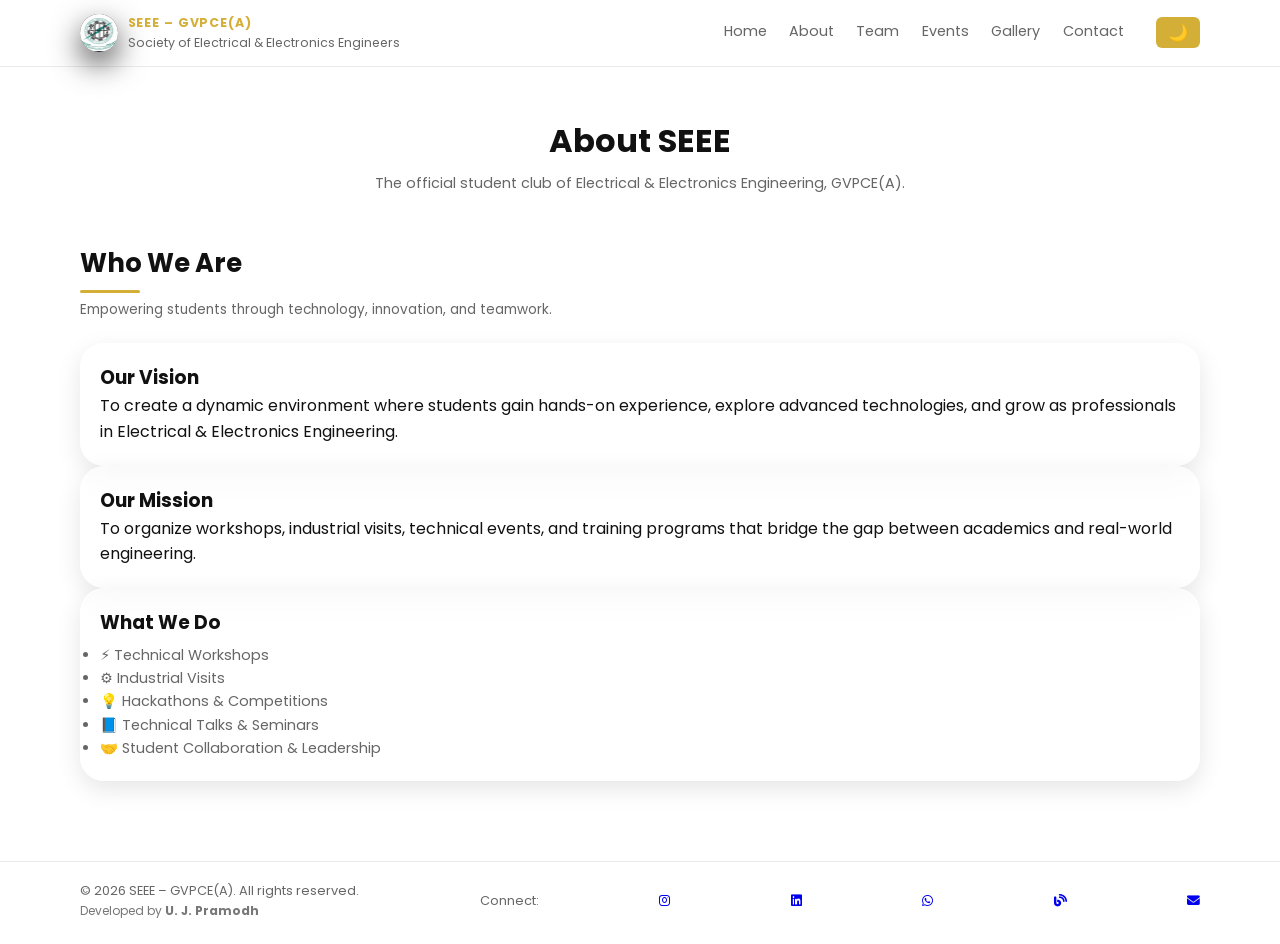
==== commit f96db216: "Update about.html" ====
--- a/about.html
+++ b/about.html
@@ -9,6 +9,13 @@
     <link rel="stylesheet" href="https://cdnjs.cloudflare.com/ajax/libs/font-awesome/6.5.0/css/all.min.css" />
 </head>
 <body>
+    <div id="loader">
+  <div class="loader-content">
+    <div class="loader-circle"></div>
+    <h2>SEEE – GVPCE(A)</h2>
+    <p>Powering Innovation ⚡</p>
+  </div>
+</div>
 
 <!-- HEADER -->
 <header>
--- a/style.css
+++ b/style.css
@@ -54,6 +54,10 @@
     padding: 0;
 }
 
+*{
+transition:background 0.3s ease, color 0.3s ease;
+}
+
 html {
     scroll-behavior: smooth;
 }
@@ -64,6 +68,13 @@
     color: var(--text-main);
     line-height: 1.6;
     min-height: 100vh;
+}
+body.loading{
+overflow:hidden;
+}
+body.dark-mode header{
+background:rgba(15,23,42,0.7);
+backdrop-filter:blur(12px);
 }
 body,
 .card,
@@ -87,9 +98,16 @@
 position:sticky;
 top:0;
 z-index:40;
-background:#ffffff;
+
+/* Glass effect */
+background:rgba(255,255,255,0.75);
+backdrop-filter:blur(12px);
+
+/* Border */
 border-bottom:1px solid var(--border-soft);
-backdrop-filter:blur(10px);
+
+/* Smooth effect */
+transition:background 0.3s ease, backdrop-filter 0.3s ease;
 }
 .navbar {
     display: flex;
@@ -153,6 +171,7 @@
     align-items: center;
     gap: 1.4rem;
     font-size: 0.9rem;
+    background:var(--bg-card);
 }
 
 .nav-links a {
@@ -160,7 +179,7 @@
     color: var(--text-muted);
     position: relative;
     padding-bottom: 0.15rem;
-    transition: color var(--transition-fast);
+    transition: color 0.3s ease;
 }
 
 .nav-links a::after {
@@ -176,7 +195,7 @@
 }
 
 .nav-links a:hover {
-    color: var(--text-main);
+    color: var(--accent-gold);
 }
 
 .nav-links a:hover::after {
@@ -243,8 +262,8 @@
 left:0;
 width:100%;
 height:100%;
-background:rgba(255,255,255,0.65);
-z-index:0;
+background:rgba(255,255,255,0.6);
+z-index:-1;
 }
 
 .hero-content h1 {
@@ -339,7 +358,7 @@
 transform:translateY(-1px);
 }
 .btn-outline{
-background:#ffffff;
+background:var(--bg-card);
 color:var(--text-main);
 border:1px solid var(--border-soft);
 }
@@ -358,7 +377,7 @@
 /* Hero card on right */
 
 .hero-card{
-background:#ffffff;
+background:var(--bg-card);
 border-radius:24px;
 padding:1.6rem 1.5rem 1.4rem;
 border:1px solid var(--border-soft);
@@ -396,7 +415,7 @@
 
 .hero-stat{
 flex:1 1 100px;
-background:#fafafa;
+background:var(--bg-card);
 border-radius:18px;
 padding:0.7rem 0.9rem;
 border:1px solid var(--border-soft);
@@ -479,7 +498,7 @@
 /* Cards */
 
 .card{
-background:#ffffff;
+background:var(--bg-card);
 border-radius:var(--radius-xl);
 padding:1.2rem 1.2rem 1.25rem;
 border:1px solid var(--border-soft);
@@ -540,7 +559,7 @@
     overflow: hidden;
     border: 1px solid rgba(148, 163, 184, 0.5);
     box-shadow: var(--shadow-soft);
-    background: #ffffff;
+    background:var(--bg-card);
 }
 
 .gallery-item img {
@@ -570,7 +589,7 @@
 /* EVENT ALBUM STYLE */
 
 .event-album{
-background:linear-gradient(145deg,#ffffff,#f8fafc);
+background:var(--bg-card);
 border-radius:16px;
 padding:18px;
 margin-bottom:30px;
@@ -612,7 +631,8 @@
 overflow-x:auto;
 scroll-behavior:smooth;
 padding-bottom:8px;
-scroll-snap-type:x mandatory;   /* improvement */
+scroll-snap-type:x mandatory; 
+scrollbar-width: thin;
 }
 
 /* HIDE SCROLLBAR */
@@ -668,7 +688,7 @@
 }
 
 .timeline-card{
-background:#ffffff;
+background:var(--bg-card);
 border-radius:1.3rem;
 padding:0.9rem 1rem 0.95rem;
 border:1px solid var(--border-soft);
@@ -684,7 +704,7 @@
 }
 
 .contact-form{
-background:#ffffff;
+background:var(--bg-card);
 border-radius:1.6rem;
 padding:1.4rem 1.3rem;
 border:1px solid var(--border-soft);
@@ -707,7 +727,7 @@
     padding: 0.55rem 0.75rem;
     border-radius: 0.85rem;
     border: 1px solid var(--border-soft);
-    background:#ffffff;
+    background:var(--bg-card);
     color: var(--text-main);
     font-size: 0.86rem;
     outline: none;
@@ -717,7 +737,7 @@
 input:focus,
 textarea:focus {
     border-color: var(--accent-gold);
-    background:#ffffff;
+    background:var(--bg-card);
     box-shadow: 0 0 0 2px rgba(212, 175, 55, 0.2);
 }
 
@@ -753,7 +773,7 @@
 border-top:1px solid var(--border-soft);
 margin-top:2.5rem;
 padding:1.2rem 0 1.4rem;
-background:#fafafa;
+background:var(--bg-card);
 }
 
 .footer-inner {
@@ -819,7 +839,7 @@
 
 .popup {
     width: min(420px, 92%);
-    background:#ffffff;
+    background:var(--bg-card);
     border-radius: 1.7rem;
     padding: 1.3rem 1.3rem 1.2rem;
     border: 1px solid rgba(248, 250, 252, 0.12);
@@ -871,7 +891,7 @@
     width: 28px;
     height: 28px;
     border: 1px solid var(--border-soft);
-    background: #ffffff;
+    background:var(--bg-card);
     color: var(--text-main);
     cursor: pointer;
     display: inline-flex;
@@ -911,7 +931,7 @@
     border-radius: 1.6rem;
     overflow: hidden;
     border: 1px solid rgba(148, 163, 184, 0.6);
-    background: #ffffff;
+    background:var(--bg-card);
     box-shadow: 0 22px 50px rgba(0, 0, 0, 0.85);
     margin-top: 0.8rem;
 }
@@ -969,7 +989,7 @@
     font-size: 0.78rem;
     text-transform: uppercase;
     letter-spacing: 0.12em;
-    background: #ffffff;
+    background:var(--bg-card);
     color: var(--text-muted);
     cursor: pointer;
     transition: background 0.18s ease, border-color 0.18s ease, color 0.18s ease, transform 0.18s ease;
@@ -1009,7 +1029,7 @@
 
 .lightbox-inner {
     width: min(880px, 92%);
-    background:#ffffff;
+    background:var(--bg-card);
     border-radius: 1.6rem;
     border: 1px solid rgba(148, 163, 184, 0.7);
     padding: 1.1rem 1.1rem 1.2rem;
@@ -1257,5 +1277,91 @@
 transition:background 0.4s ease,color 0.4s ease;
 }
 
-
-
+#loader{
+position:fixed;
+top:0;
+left:0;
+width:100%;
+height:100%;
+background:rgba(255,255,255,0.8);
+backdrop-filter:blur(10px);
+display:flex;
+align-items:center;
+justify-content:center;
+z-index:9999;
+transition:opacity 0.5s ease, visibility 0.5s ease;
+}
+
+.loader-content{
+text-align:center;
+}
+
+.loader-circle{
+width:55px;
+height:55px;
+border:4px solid rgba(0,0,0,0.1);
+border-top:4px solid var(--accent-gold);
+border-radius:50%;
+animation:spin 1s linear infinite;
+margin:auto;
+margin-bottom:12px;
+}
+
+#loader h2{
+color:var(--accent-gold);
+font-size:20px;
+}
+
+#loader p{
+font-size:14px;
+color:var(--text-muted);
+}
+
+@keyframes spin{
+to{ transform:rotate(360deg); }
+}
+
+#loader.hide{
+opacity:0;
+visibility:hidden;
+}
+
+/* ================= GLASSMORPHISM UPGRADE ================= */
+
+.card,
+.hero-card,
+.event-album,
+.timeline-card{
+
+background:rgba(255,255,255,0.6);
+backdrop-filter:blur(12px);
+border:1px solid rgba(255,255,255,0.3);
+box-shadow:0 8px 25px rgba(0,0,0,0.1);
+
+}
+
+/* HOVER EFFECT */
+
+.card:hover,
+.hero-card:hover,
+.event-album:hover,
+.timeline-card:hover{
+
+transform:translateY(-6px) scale(1.02);
+background:rgba(255,255,255,0.75);
+box-shadow:0 20px 40px rgba(0,0,0,0.2);
+border:1px solid var(--accent-gold);
+
+}
+
+/* DARK MODE SUPPORT */
+
+body.dark-mode .card,
+body.dark-mode .hero-card,
+body.dark-mode .event-album,
+body.dark-mode .timeline-card{
+
+background:rgba(30,41,59,0.6);
+border:1px solid rgba(255,255,255,0.1);
+
+}
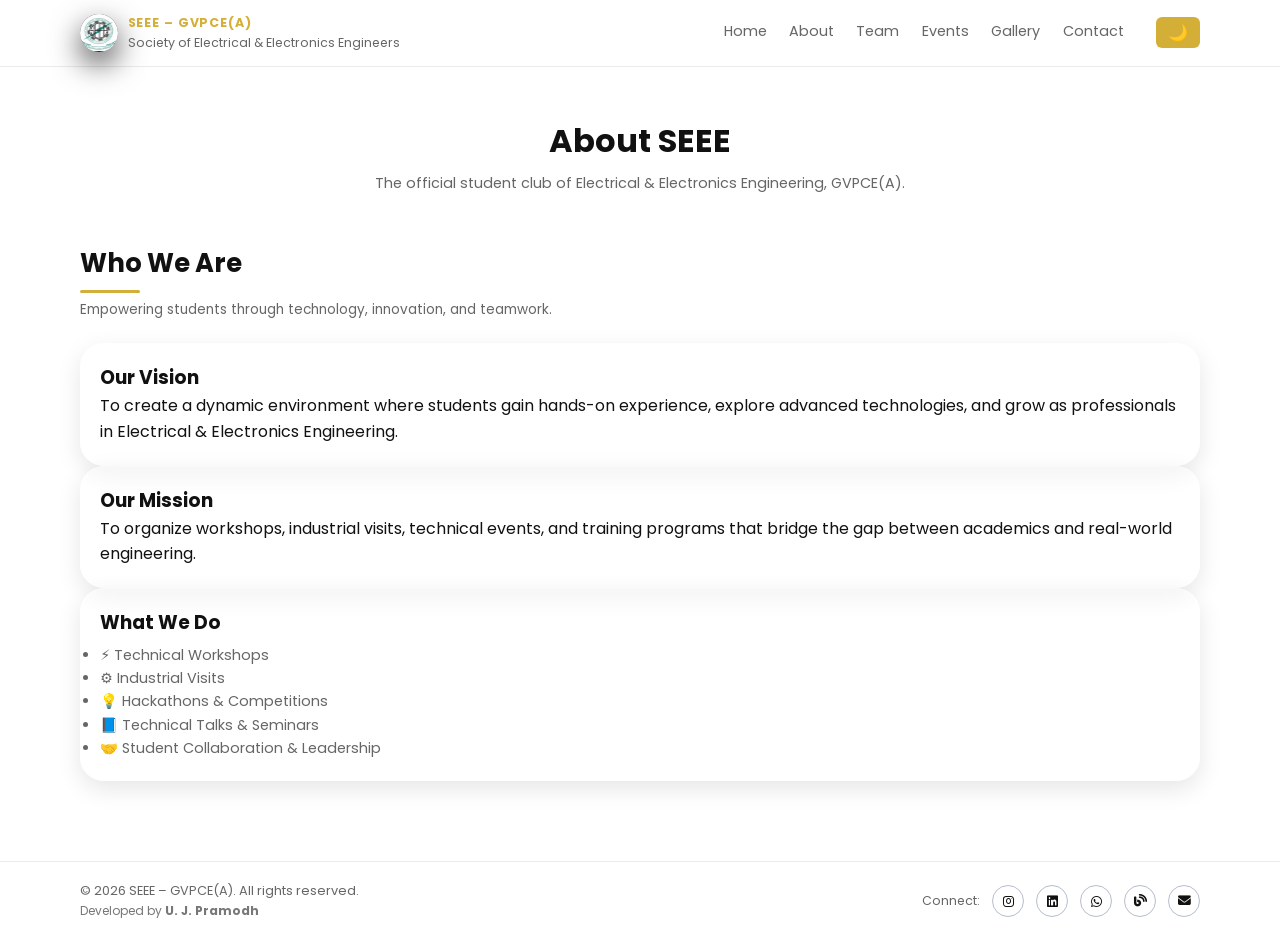
==== commit 7c4ca199: "Update about.html" ====
--- a/about.html
+++ b/about.html
@@ -84,40 +84,45 @@
 
 <!-- FOOTER -->
 <footer>
-<div class="container footer-inner">
-<div>
-<span>© <span id="year"></span> SEEE – GVPCE(A). All rights reserved.</span><br>
-<span style="font-size:12px;color:#777;">
-Developed by <strong>U. J. Pramodh</strong>
-</span>
-</div>
+  <div class="container footer-inner">
 
-<span>Connect:</span>
+    <!-- LEFT -->
+    <div>
+      <span>© <span id="year"></span> SEEE – GVPCE(A). All rights reserved.</span><br>
+      <span style="font-size:12px;color:#777;">
+        Developed by <strong>U. J. Pramodh</strong>
+      </span>
+    </div>
 
-<a href="https://www.instagram.com/seee_club_gvpce/" target="_blank">
-<i class="fa-brands fa-instagram"></i>
-</a>
+    <!-- RIGHT -->
+    <div class="footer-social">
+      <span>Connect:</span>
 
-<a href="https://www.linkedin.com/in/seee-gvpce-a-" target="_blank">
-<i class="fa-brands fa-linkedin"></i>
-</a>
+      <a href="https://www.instagram.com/seee_club_gvpce/" target="_blank">
+        <i class="fa-brands fa-instagram"></i>
+      </a>
 
-<a href="https://whatsapp.com/channel/0029Vb7Z3jQEVccSTen1vA2K" target="_blank">
-<i class="fa-brands fa-whatsapp"></i>
-</a>
+      <a href="https://www.linkedin.com/in/seee-gvpce-a-" target="_blank">
+        <i class="fa-brands fa-linkedin"></i>
+      </a>
 
-<a href="https://ieiseee.blogspot.com/" target="_blank">
-<i class="fa-solid fa-blog"></i>
-</a>
+      <a href="https://whatsapp.com/channel/0029Vb7Z3jQEVccSTen1vA2K" target="_blank">
+        <i class="fa-brands fa-whatsapp"></i>
+      </a>
 
-<a href="mailto:seee@gvpce.ac.in">
-<i class="fa-solid fa-envelope"></i>
-</a>
+      <a href="https://ieiseee.blogspot.com/" target="_blank">
+        <i class="fa-solid fa-blog"></i>
+      </a>
 
-</div>
+      <a href="mailto:seee@gvpce.ac.in">
+        <i class="fa-solid fa-envelope"></i>
+      </a>
+
     </div>
+
+  </div>
 </footer>
-
+    
 <script>
 document.getElementById("year").textContent = new Date().getFullYear();
 </script>
--- a/style.css
+++ b/style.css
@@ -278,9 +278,11 @@
 }
 
 .hero-gradient {
-    background: linear-gradient(120deg, var(--accent-gold), var(--accent-blue));
-    -webkit-background-clip: text;
-    color: transparent;
+    background:linear-gradient(270deg,#d4af37,#f5c542,#d4af37);
+    background-size:400% 400%;
+    animation:gradientMove 6s ease infinite;
+    -webkit-background-clip:text;
+    color:transparent;
 }
 
 .hero-subtitle {
@@ -343,7 +345,8 @@
     display: inline-flex;
     align-items: center;
     gap: 0.4rem;
-    transition: transform 0.18s ease, box-shadow 0.18s ease, border-color 0.18s ease, background 0.18s ease;
+    transition: all 0.3s ease;
+    backdrop-filter:blur(10px);
 }
 
 .btn-primary{
@@ -354,8 +357,8 @@
 
 .btn-primary:hover{
 background:#c89b2f;
-box-shadow:0 10px 25px rgba(212,175,55,0.5);
-transform:translateY(-1px);
+box-shadow:0 12px 30px rgba(212,175,55,0.6);
+transform:translateY(-3px)scale(1.03);
 }
 .btn-outline{
 background:var(--bg-card);
@@ -365,6 +368,12 @@
 
 .btn-outline:hover{
 border-color:var(--accent-gold);
+background:rgba(212,175,55,0.1);
+transform:translateY(-3px);
+}
+
+.btn:active{
+transform:scale(0.96);
 }
 
 /* Hero meta */
@@ -906,19 +915,20 @@
     transform: translateY(-1px);
 }
 
-/* ================= REVEAL ANIMATION ================= */
-
-.reveal {
-    opacity: 0;
-    transform: translateY(16px);
-    transition: opacity 0.5s ease, transform 0.6s ease;
-}
-
-.reveal.active {
-    opacity: 1;
-    transform: translateY(0);
-}
-
+/* APPLE SMOOTH REVEAL */
+
+.reveal{
+opacity:0;
+transform:translateY(60px) scale(0.95);
+filter:blur(8px);
+transition:all 1s cubic-bezier(0.22, 1, 0.36, 1);
+}
+
+.reveal.active{
+opacity:1;
+transform:translateY(0) scale(1);
+filter:blur(0);
+}
 /* ================= HOMEPAGE SLIDESHOW ================= */
 
 .slideshow-section {
@@ -1324,6 +1334,7 @@
 #loader.hide{
 opacity:0;
 visibility:hidden;
+pointer-events:none;
 }
 
 /* ================= GLASSMORPHISM UPGRADE ================= */
@@ -1365,3 +1376,20 @@
 border:1px solid rgba(255,255,255,0.1);
 
 }
+
+/* GLOW EFFECT */
+
+.card:hover,
+.hero-card:hover{
+
+box-shadow:
+0 0 30px rgba(212,175,55,0.4),
+0 20px 40px rgba(0,0,0,0.2);
+
+}
+
+@keyframes gradientMove{
+0%{background-position:0% 50%;}
+50%{background-position:100% 50%;}
+100%{background-position:0% 50%;}
+}
